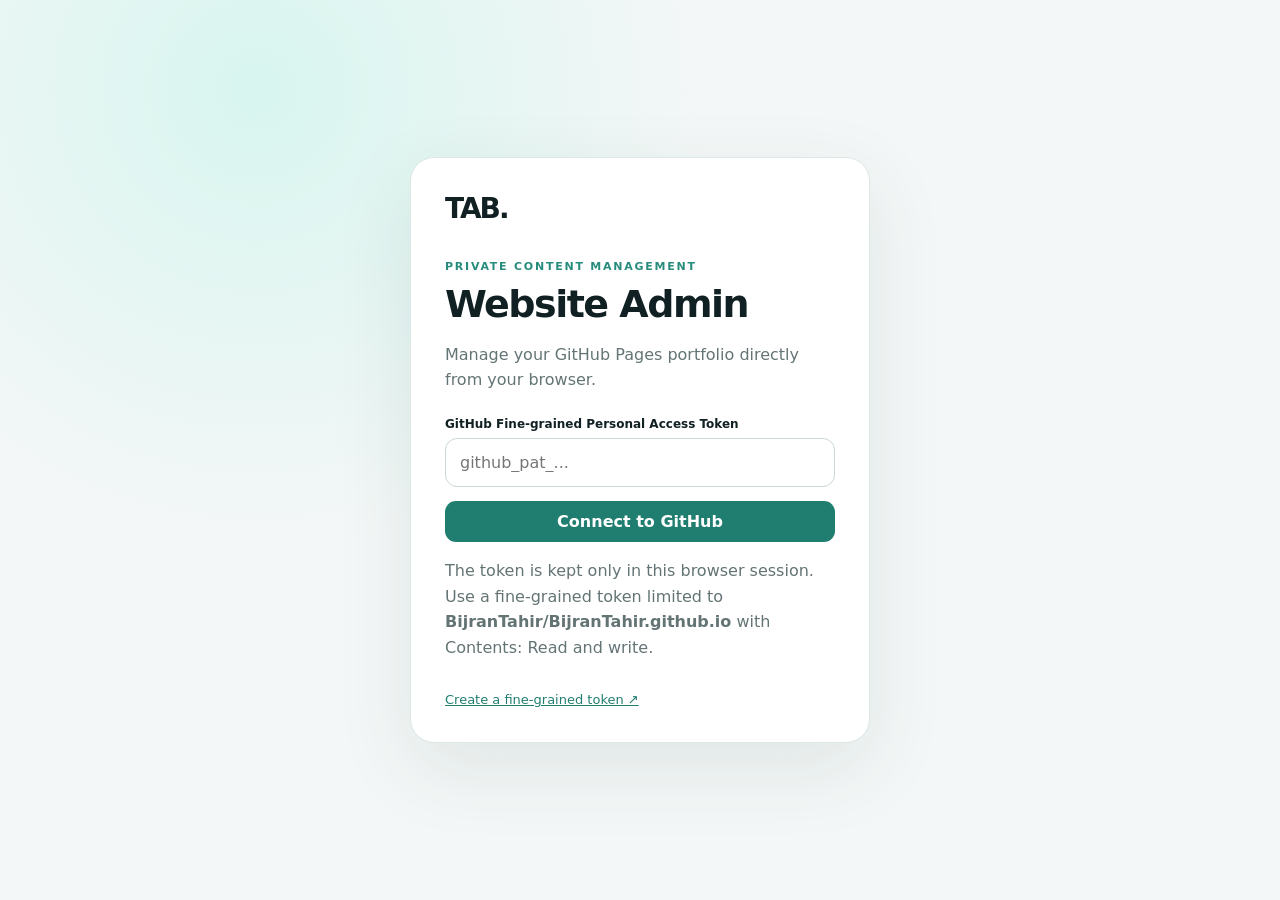
==== admin.html @ 347c76d0 "Add files via upload" ====
<!doctype html>
<html lang="en">
<head>
  <meta charset="utf-8">
  <meta name="viewport" content="width=device-width,initial-scale=1">
  <title>Tahir • Admin CMS</title>
  <link rel="stylesheet" href="admin.css">
</head>
<body>
  <div id="toast" class="toast"></div>
  <div id="loginView" class="login-shell">
    <div class="login-card">
      <div class="brand-mark">TAB.</div>
      <span class="eyebrow">PRIVATE CONTENT MANAGEMENT</span>
      <h1>Website Admin</h1>
      <p>Manage your GitHub Pages portfolio directly from your browser.</p>
      <label>GitHub Fine-grained Personal Access Token</label>
      <input id="tokenInput" type="password" placeholder="github_pat_..." autocomplete="off">
      <button id="loginBtn" class="primary">Connect to GitHub</button>
      <p class="hint">The token is kept only in this browser session. Use a fine-grained token limited to <b>BijranTahir/BijranTahir.github.io</b> with Contents: Read and write.</p>
      <a href="https://github.com/settings/personal-access-tokens/new?type=beta" target="_blank" rel="noopener">Create a fine-grained token ↗</a>
    </div>
  </div>

  <div id="appView" class="app hidden">
    <aside class="sidebar">
      <div class="side-brand"><span>TAB.</span><small>ADMIN CMS</small></div>
      <nav id="nav">
        <button data-section="dashboard" class="active">⌂ <span>Dashboard</span></button>
        <button data-section="profile">◎ <span>Profile</span></button>
        <button data-section="research">◈ <span>Research</span></button>
        <button data-section="projects">▣ <span>Projects</span></button>
        <button data-section="library">▤ <span>Library</span></button>
        <button data-section="timeline">◷ <span>Journey</span></button>
        <button data-section="categories">◇ <span>Categories</span></button>
        <button data-section="files">↥ <span>Files & Media</span></button>
      </nav>
      <button id="logoutBtn" class="logout">Log out</button>
    </aside>

    <main class="main">
      <header class="topbar">
        <div>
          <span class="eyebrow">CONTROL CENTER</span>
          <h2 id="pageTitle">Dashboard</h2>
        </div>
        <div class="top-actions">
          <a href="./" target="_blank" class="ghost">View website ↗</a>
          <button id="refreshBtn" class="ghost">Refresh</button>
        </div>
      </header>

      <section id="dashboard" class="section active">
        <div class="hero-card">
          <div>
            <span class="eyebrow">YOUR WEBSITE</span>
            <h1>Manage everything from one place.</h1>
            <p>Edit content, create categories, upload documents and media, and publish changes to GitHub Pages.</p>
          </div>
          <div class="status"><i></i><span id="statusText">Connected</span></div>
        </div>
        <div id="stats" class="stats"></div>
        <div class="quick-grid">
          <button data-section="research"><b>+ Research</b><span>Add or edit research entries</span></button>
          <button data-section="projects"><b>+ Project</b><span>Manage portfolio projects</span></button>
          <button data-section="library"><b>+ Library item</b><span>Add PDFs, PPTs, DOCX and links</span></button>
          <button data-section="files"><b>↑ Upload files</b><span>Images, videos and documents</span></button>
        </div>
      </section>

      <section id="profile" class="section">
        <div class="section-head"><div><span class="eyebrow">IDENTITY</span><h3>Profile</h3></div><button class="primary" data-save-json="profile.json">Save profile</button></div>
        <div id="profileEditor" class="form-grid"></div>
      </section>

      <section id="research" class="section">
        <div class="section-head"><div><span class="eyebrow">WORK</span><h3>Research</h3></div><button class="primary" data-add="research">+ Add research</button></div>
        <div id="researchList" class="cards"></div>
      </section>

      <section id="projects" class="section">
        <div class="section-head"><div><span class="eyebrow">PORTFOLIO</span><h3>Projects</h3></div><button class="primary" data-add="projects">+ Add project</button></div>
        <div id="projectsList" class="cards"></div>
      </section>

      <section id="library" class="section">
        <div class="section-head"><div><span class="eyebrow">DIGITAL LIBRARY</span><h3>Library</h3></div><button class="primary" data-add="library">+ Add item</button></div>
        <div id="libraryList" class="cards"></div>
      </section>

      <section id="timeline" class="section">
        <div class="section-head"><div><span class="eyebrow">JOURNEY</span><h3>Timeline</h3></div><button class="primary" data-add="timeline">+ Add milestone</button></div>
        <div id="timelineList" class="cards"></div>
      </section>

      <section id="categories" class="section">
        <div class="section-head"><div><span class="eyebrow">ORGANIZATION</span><h3>Categories</h3></div><button class="primary" id="addCategoryBtn">+ Add category</button></div>
        <p class="muted">Categories are stored in <code>categories.json</code>. You can use these names in Research, Projects and Library entries.</p>
        <div id="categoryList" class="category-list"></div>
      </section>

      <section id="files" class="section">
        <div class="section-head"><div><span class="eyebrow">MEDIA MANAGER</span><h3>Files & Media</h3></div></div>
        <div class="upload-zone" id="dropZone">
          <input id="fileInput" type="file" multiple hidden>
          <div class="upload-icon">↑</div>
          <h3>Drop files here</h3>
          <p>or choose files from your device</p>
          <button class="primary" id="chooseFiles">Choose files</button>
          <small>Images • Video • PDF • PPT/PPTX • DOC/DOCX • TXT • CSV • ZIP</small>
        </div>
        <div id="uploadQueue" class="upload-queue"></div>
        <div class="section-head compact"><div><span class="eyebrow">REPOSITORY</span><h3>Files</h3></div><button class="ghost" id="refreshFiles">Refresh</button></div>
        <div id="fileList" class="file-list"></div>
      </section>
    </main>
  </div>

  <dialog id="editorDialog">
    <form method="dialog" id="editorForm" class="dialog-card">
      <div class="dialog-head"><div><span class="eyebrow" id="dialogEyebrow">EDITOR</span><h3 id="dialogTitle">Edit</h3></div><button value="cancel" class="icon-btn">×</button></div>
      <div id="dialogBody"></div>
      <div class="dialog-actions">
        <button value="cancel" class="ghost">Cancel</button>
        <button id="dialogSave" value="default" class="primary">Save changes</button>
      </div>
    </form>
  </dialog>

  <script src="admin.js"></script>
</body>
</html>
---- admin.css ----
*{box-sizing:border-box}body{margin:0;font-family:Inter,ui-sans-serif,system-ui,-apple-system,Segoe UI,sans-serif;background:#f4f7f7;color:#112022}button,input,textarea,select{font:inherit}button{cursor:pointer}.hidden{display:none!important}.login-shell{min-height:100vh;display:grid;place-items:center;padding:24px;background:radial-gradient(circle at 20% 10%,#d8f5ef,transparent 35%),#f4f7f7}.login-card{width:min(460px,100%);background:#fff;border:1px solid #dce8e6;border-radius:24px;padding:34px;box-shadow:0 25px 80px #153b3518}.brand-mark{font-weight:900;font-size:28px;letter-spacing:-2px;margin-bottom:30px}.eyebrow{font-size:11px;letter-spacing:.16em;font-weight:800;color:#278c7c}.login-card h1{font-size:38px;letter-spacing:-1.5px;margin:8px 0}.login-card p{color:#647475;line-height:1.6}.login-card label{display:block;font-size:12px;font-weight:800;margin:24px 0 7px}.login-card input{width:100%;padding:14px;border:1px solid #cad9d7;border-radius:12px;outline:none}.login-card input:focus{border-color:#278c7c;box-shadow:0 0 0 4px #278c7c12}.login-card a{display:inline-block;margin-top:16px;color:#207e70;font-size:13px}.primary,.ghost{border:0;border-radius:11px;padding:11px 15px;font-weight:800}.primary{background:#207e70;color:white}.ghost{background:#eaf2f1;color:#22564f}.login-card .primary{width:100%;margin-top:14px}.app{display:flex;min-height:100vh}.sidebar{width:250px;background:#102624;color:#e9f7f4;padding:24px 15px;position:fixed;inset:0 auto 0 0;display:flex;flex-direction:column}.side-brand{padding:8px 14px 30px}.side-brand span{display:block;font-size:28px;font-weight:900;letter-spacing:-2px}.side-brand small{color:#8cb6b0;font-size:9px;letter-spacing:.18em}.sidebar nav{display:grid;gap:5px}.sidebar nav button{border:0;background:transparent;color:#a9c5c1;text-align:left;padding:12px 14px;border-radius:10px;font-weight:700}.sidebar nav button.active,.sidebar nav button:hover{background:#1b3d38;color:#fff}.logout{margin-top:auto;border:1px solid #31514d;background:transparent;color:#a9c5c1;padding:11px;border-radius:10px}.main{margin-left:250px;width:calc(100% - 250px);padding:32px 4vw 70px}.topbar{display:flex;justify-content:space-between;align-items:center;margin-bottom:28px}.topbar h2{margin:4px 0;font-size:32px;letter-spacing:-1px}.top-actions{display:flex;gap:8px}.section{display:none}.section.active{display:block}.hero-card{background:#12332f;color:white;border-radius:22px;padding:30px;display:flex;justify-content:space-between;align-items:center;gap:25px}.hero-card h1{font-size:30px;max-width:700px;margin:7px 0}.hero-card p{color:#b9d4cf;max-width:680px}.status{border:1px solid #4a716b;padding:10px 13px;border-radius:999px;display:flex;gap:8px;align-items:center;white-space:nowrap}.status i{width:8px;height:8px;background:#69d8a7;border-radius:50%}.stats{display:grid;grid-template-columns:repeat(4,1fr);gap:14px;margin:18px 0}.stat{background:#fff;border:1px solid #dce8e6;border-radius:16px;padding:20px}.stat b{font-size:28px;display:block}.stat span{font-size:12px;color:#70817f}.quick-grid{display:grid;grid-template-columns:repeat(4,1fr);gap:14px}.quick-grid button{border:1px solid #dce8e6;background:#fff;text-align:left;padding:20px;border-radius:16px}.quick-grid b,.quick-grid span{display:block}.quick-grid span{font-size:12px;color:#72817f;margin-top:6px}.section-head{display:flex;align-items:center;justify-content:space-between;margin:25px 0 18px}.section-head h3{font-size:28px;margin:4px 0}.section-head.compact{margin-top:35px}.muted{color:#687a78;font-size:14px}.cards{display:grid;gap:12px}.card{background:#fff;border:1px solid #dce8e6;border-radius:16px;padding:18px;display:flex;justify-content:space-between;gap:20px;align-items:flex-start}.card h4{margin:0 0 6px;font-size:17px}.card p{margin:0;color:#6b7b79;font-size:13px;line-height:1.5}.card-meta{display:flex;gap:7px;flex-wrap:wrap;margin-top:10px}.tag{background:#e8f4f1;color:#267d70;padding:5px 8px;border-radius:999px;font-size:10px;font-weight:800}.card-actions{display:flex;gap:7px;flex-shrink:0}.small-btn{border:0;background:#edf2f1;border-radius:9px;padding:8px 10px;font-size:12px;font-weight:800}.danger{color:#b23a3a;background:#fff0f0}.form-grid{background:#fff;border:1px solid #dce8e6;border-radius:16px;padding:22px}.field{display:grid;gap:6px;margin-bottom:15px}.field label{font-size:11px;font-weight:800;color:#58706c;text-transform:uppercase;letter-spacing:.08em}.field input,.field textarea,.field select{width:100%;border:1px solid #d3dfdd;border-radius:10px;padding:11px;background:#fbfdfd;outline:none}.field textarea{min-height:95px;resize:vertical}.category-list{display:grid;grid-template-columns:repeat(auto-fill,minmax(220px,1fr));gap:10px}.category{background:#fff;border:1px solid #dce8e6;padding:14px;border-radius:12px;display:flex;align-items:center;justify-content:space-between}.upload-zone{background:#fff;border:2px dashed #b9d2ce;border-radius:18px;padding:42px;text-align:center}.upload-icon{font-size:35px}.upload-zone h3{margin:5px}.upload-zone p{color:#70817f}.upload-zone small{display:block;color:#8a9997;margin-top:15px}.upload-queue{display:grid;gap:8px;margin-top:14px}.queue-item{background:#fff;border:1px solid #dce8e6;border-radius:12px;padding:12px;display:flex;justify-content:space-between}.file-list{display:grid;gap:8px}.file-row{background:#fff;border:1px solid #dce8e6;border-radius:12px;padding:12px;display:flex;justify-content:space-between;align-items:center;gap:12px}.file-name{font-weight:750}.file-path{font-size:11px;color:#879693}.dialog-card{border:0;border-radius:18px;padding:0;width:min(680px,calc(100% - 30px));max-height:90vh}.dialog-card::backdrop{background:#0b2522aa}.dialog-head{padding:22px 24px;border-bottom:1px solid #e0e9e7;display:flex;justify-content:space-between}.dialog-head h3{margin:4px 0}.icon-btn{border:0;background:#edf2f1;border-radius:50%;width:34px;height:34px;font-size:22px}.dialog-card #dialogBody{padding:22px 24px;max-height:60vh;overflow:auto}.dialog-actions{padding:16px 24px;border-top:1px solid #e0e9e7;display:flex;justify-content:flex-end;gap:8px}.check-row{display:flex;gap:10px;align-items:center;margin:8px 0}.json-area{min-height:300px;font-family:ui-monospace,SFMono-Regular,monospace;font-size:12px}.toast{position:fixed;right:18px;bottom:18px;z-index:50;background:#12332f;color:#fff;padding:12px 16px;border-radius:12px;transform:translateY(100px);opacity:0;transition:.25s}.toast.show{transform:translateY(0);opacity:1}@media(max-width:900px){.sidebar{width:74px;padding:15px 9px}.side-brand small,.sidebar nav span,.logout{display:none}.side-brand{text-align:center;padding:8px 0 25px}.main{margin-left:74px;width:calc(100% - 74px);padding:22px 16px 60px}.stats,.quick-grid{grid-template-columns:repeat(2,1fr)}.hero-card{display:block}.status{display:inline-flex;margin-top:12px}}@media(max-width:600px){.topbar{align-items:flex-start;gap:10px}.topbar h2{font-size:25px}.top-actions .ghost:first-child{display:none}.stats,.quick-grid{grid-template-columns:1fr}.card{display:block}.card-actions{margin-top:14px}.upload-zone{padding:30px 15px}}
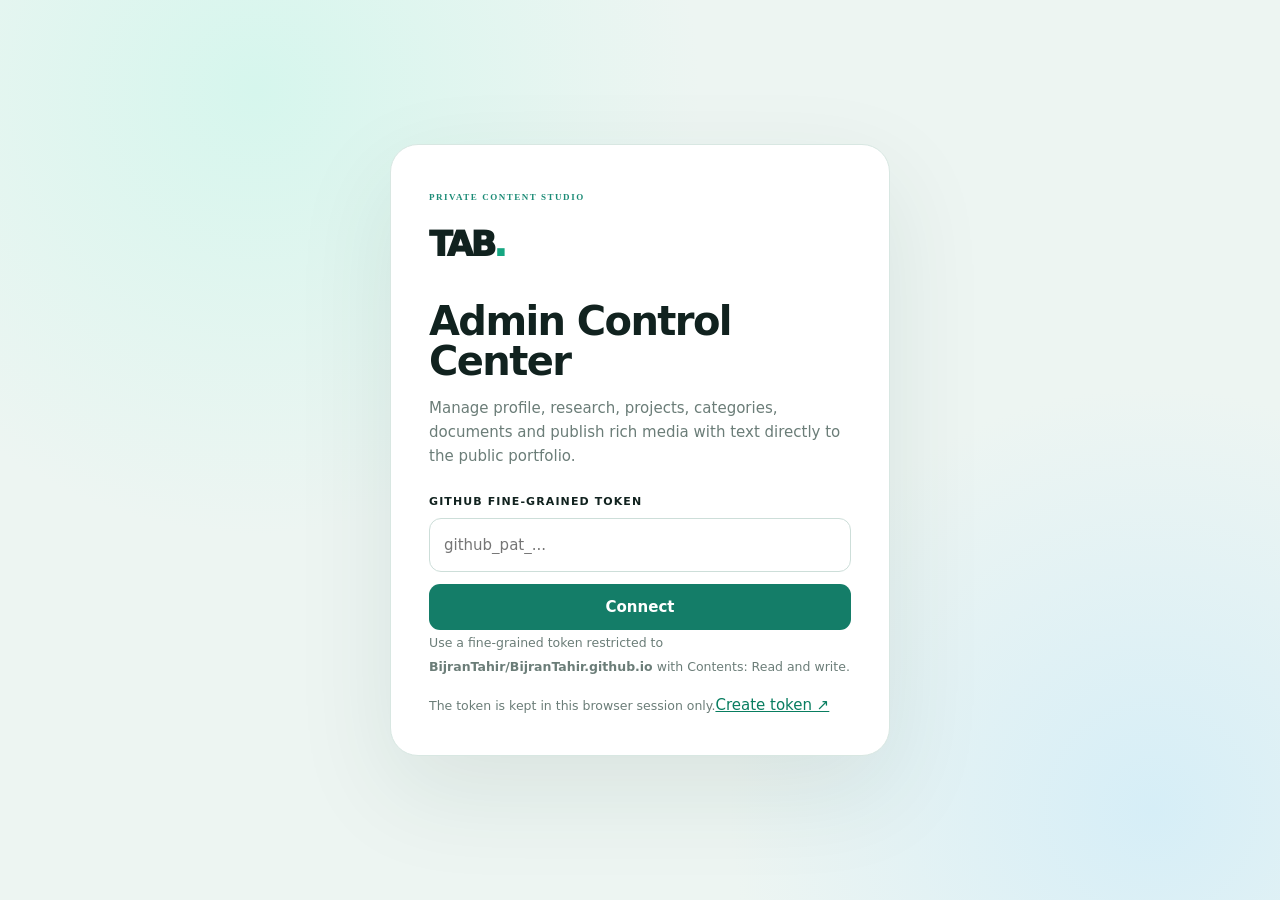
==== commit dc04e5db: "Add files via upload" ====
--- a/admin.html
+++ b/admin.html
@@ -1,132 +1,20 @@
-<!doctype html>
-<html lang="en">
-<head>
-  <meta charset="utf-8">
-  <meta name="viewport" content="width=device-width,initial-scale=1">
-  <title>Tahir • Admin CMS</title>
-  <link rel="stylesheet" href="admin.css">
-</head>
-<body>
-  <div id="toast" class="toast"></div>
-  <div id="loginView" class="login-shell">
-    <div class="login-card">
-      <div class="brand-mark">TAB.</div>
-      <span class="eyebrow">PRIVATE CONTENT MANAGEMENT</span>
-      <h1>Website Admin</h1>
-      <p>Manage your GitHub Pages portfolio directly from your browser.</p>
-      <label>GitHub Fine-grained Personal Access Token</label>
-      <input id="tokenInput" type="password" placeholder="github_pat_..." autocomplete="off">
-      <button id="loginBtn" class="primary">Connect to GitHub</button>
-      <p class="hint">The token is kept only in this browser session. Use a fine-grained token limited to <b>BijranTahir/BijranTahir.github.io</b> with Contents: Read and write.</p>
-      <a href="https://github.com/settings/personal-access-tokens/new?type=beta" target="_blank" rel="noopener">Create a fine-grained token ↗</a>
-    </div>
-  </div>
-
-  <div id="appView" class="app hidden">
-    <aside class="sidebar">
-      <div class="side-brand"><span>TAB.</span><small>ADMIN CMS</small></div>
-      <nav id="nav">
-        <button data-section="dashboard" class="active">⌂ <span>Dashboard</span></button>
-        <button data-section="profile">◎ <span>Profile</span></button>
-        <button data-section="research">◈ <span>Research</span></button>
-        <button data-section="projects">▣ <span>Projects</span></button>
-        <button data-section="library">▤ <span>Library</span></button>
-        <button data-section="timeline">◷ <span>Journey</span></button>
-        <button data-section="categories">◇ <span>Categories</span></button>
-        <button data-section="files">↥ <span>Files & Media</span></button>
-      </nav>
-      <button id="logoutBtn" class="logout">Log out</button>
-    </aside>
-
-    <main class="main">
-      <header class="topbar">
-        <div>
-          <span class="eyebrow">CONTROL CENTER</span>
-          <h2 id="pageTitle">Dashboard</h2>
-        </div>
-        <div class="top-actions">
-          <a href="./" target="_blank" class="ghost">View website ↗</a>
-          <button id="refreshBtn" class="ghost">Refresh</button>
-        </div>
-      </header>
-
-      <section id="dashboard" class="section active">
-        <div class="hero-card">
-          <div>
-            <span class="eyebrow">YOUR WEBSITE</span>
-            <h1>Manage everything from one place.</h1>
-            <p>Edit content, create categories, upload documents and media, and publish changes to GitHub Pages.</p>
-          </div>
-          <div class="status"><i></i><span id="statusText">Connected</span></div>
-        </div>
-        <div id="stats" class="stats"></div>
-        <div class="quick-grid">
-          <button data-section="research"><b>+ Research</b><span>Add or edit research entries</span></button>
-          <button data-section="projects"><b>+ Project</b><span>Manage portfolio projects</span></button>
-          <button data-section="library"><b>+ Library item</b><span>Add PDFs, PPTs, DOCX and links</span></button>
-          <button data-section="files"><b>↑ Upload files</b><span>Images, videos and documents</span></button>
-        </div>
-      </section>
-
-      <section id="profile" class="section">
-        <div class="section-head"><div><span class="eyebrow">IDENTITY</span><h3>Profile</h3></div><button class="primary" data-save-json="profile.json">Save profile</button></div>
-        <div id="profileEditor" class="form-grid"></div>
-      </section>
-
-      <section id="research" class="section">
-        <div class="section-head"><div><span class="eyebrow">WORK</span><h3>Research</h3></div><button class="primary" data-add="research">+ Add research</button></div>
-        <div id="researchList" class="cards"></div>
-      </section>
-
-      <section id="projects" class="section">
-        <div class="section-head"><div><span class="eyebrow">PORTFOLIO</span><h3>Projects</h3></div><button class="primary" data-add="projects">+ Add project</button></div>
-        <div id="projectsList" class="cards"></div>
-      </section>
-
-      <section id="library" class="section">
-        <div class="section-head"><div><span class="eyebrow">DIGITAL LIBRARY</span><h3>Library</h3></div><button class="primary" data-add="library">+ Add item</button></div>
-        <div id="libraryList" class="cards"></div>
-      </section>
-
-      <section id="timeline" class="section">
-        <div class="section-head"><div><span class="eyebrow">JOURNEY</span><h3>Timeline</h3></div><button class="primary" data-add="timeline">+ Add milestone</button></div>
-        <div id="timelineList" class="cards"></div>
-      </section>
-
-      <section id="categories" class="section">
-        <div class="section-head"><div><span class="eyebrow">ORGANIZATION</span><h3>Categories</h3></div><button class="primary" id="addCategoryBtn">+ Add category</button></div>
-        <p class="muted">Categories are stored in <code>categories.json</code>. You can use these names in Research, Projects and Library entries.</p>
-        <div id="categoryList" class="category-list"></div>
-      </section>
-
-      <section id="files" class="section">
-        <div class="section-head"><div><span class="eyebrow">MEDIA MANAGER</span><h3>Files & Media</h3></div></div>
-        <div class="upload-zone" id="dropZone">
-          <input id="fileInput" type="file" multiple hidden>
-          <div class="upload-icon">↑</div>
-          <h3>Drop files here</h3>
-          <p>or choose files from your device</p>
-          <button class="primary" id="chooseFiles">Choose files</button>
-          <small>Images • Video • PDF • PPT/PPTX • DOC/DOCX • TXT • CSV • ZIP</small>
-        </div>
-        <div id="uploadQueue" class="upload-queue"></div>
-        <div class="section-head compact"><div><span class="eyebrow">REPOSITORY</span><h3>Files</h3></div><button class="ghost" id="refreshFiles">Refresh</button></div>
-        <div id="fileList" class="file-list"></div>
-      </section>
-    </main>
-  </div>
-
-  <dialog id="editorDialog">
-    <form method="dialog" id="editorForm" class="dialog-card">
-      <div class="dialog-head"><div><span class="eyebrow" id="dialogEyebrow">EDITOR</span><h3 id="dialogTitle">Edit</h3></div><button value="cancel" class="icon-btn">×</button></div>
-      <div id="dialogBody"></div>
-      <div class="dialog-actions">
-        <button value="cancel" class="ghost">Cancel</button>
-        <button id="dialogSave" value="default" class="primary">Save changes</button>
-      </div>
-    </form>
-  </dialog>
-
-  <script src="admin.js"></script>
-</body>
-</html>
+<!doctype html><html lang="en"><head><meta charset="utf-8"><meta name="viewport" content="width=device-width,initial-scale=1"><title>Tahir • Admin Studio</title><link rel="stylesheet" href="admin.css"></head><body>
+<div id="toast" class="toast"></div>
+<div id="loginView" class="login-shell"><div class="login-card"><span class="micro">PRIVATE CONTENT STUDIO</span><div class="brand">TAB<span>.</span></div><h1>Admin Control Center</h1><p>Manage profile, research, projects, categories, documents and publish rich media with text directly to the public portfolio.</p><label>GitHub fine-grained token</label><input id="tokenInput" type="password" placeholder="github_pat_..." autocomplete="off"><button id="loginBtn" class="primary wide">Connect</button><small>Use a fine-grained token restricted to <b>BijranTahir/BijranTahir.github.io</b> with Contents: Read and write. The token is kept in this browser session only.</small><a href="https://github.com/settings/personal-access-tokens/new?type=beta" target="_blank">Create token ↗</a></div></div>
+<div id="appView" class="app hidden">
+<aside class="sidebar"><div class="side-brand"><b>TAB<span>.</span></b><small>ADMIN / CMS</small></div><nav id="nav">
+<button class="active" data-section="dashboard">⌂ <span>Dashboard</span></button><button data-section="profile">◎ <span>Profile</span></button><button data-section="research">◈ <span>Research</span></button><button data-section="projects">▣ <span>Projects</span></button><button data-section="library">▤ <span>Library</span></button><button data-section="content">✦ <span>Content Studio</span></button><button data-section="timeline">◷ <span>Journey</span></button><button data-section="categories">◇ <span>Categories</span></button><button data-section="files">↥ <span>Files</span></button>
+</nav><button id="logoutBtn" class="logout">Log out</button></aside>
+<main class="main"><header class="topbar"><div><span class="micro">CONTROL CENTER</span><h2 id="pageTitle">Dashboard</h2></div><div class="top-actions"><a href="./" target="_blank" class="ghost">View site ↗</a><button id="refreshBtn" class="ghost">Refresh</button></div></header>
+<section id="dashboard" class="section active"><div class="hero-card"><div><span class="micro">HIGH-TECH PORTFOLIO CMS</span><h1>Publish from one place.</h1><p>Upload a photo, video, PDF, presentation or document, add your title and explanation, choose a category, and publish it as a live field note.</p></div><div class="status"><i></i><span id="statusText">Connected</span></div></div><div id="stats" class="stats"></div><div class="quick-grid"><button data-section="content"><b>✦ New content</b><span>Media + text + category + publish</span></button><button data-section="profile"><b>◎ Edit profile</b><span>Academic identity and skills</span></button><button data-section="categories"><b>◇ Manage categories</b><span>Create your own organization system</span></button><button data-section="files"><b>↥ File manager</b><span>Upload and remove repository files</span></button></div></section>
+<section id="profile" class="section"><div class="section-head"><div><span class="micro">IDENTITY</span><h3>Profile & academic details</h3></div><button id="saveProfile" class="primary">Save profile</button></div><div id="profileEditor" class="form-grid"></div></section>
+<section id="research" class="section"><div class="section-head"><div><span class="micro">KNOWLEDGE</span><h3>Research areas</h3></div><button class="primary" data-add="research">+ Add research</button></div><div id="researchList" class="cards"></div></section>
+<section id="projects" class="section"><div class="section-head"><div><span class="micro">PORTFOLIO</span><h3>Projects</h3></div><button class="primary" data-add="projects">+ Add project</button></div><div id="projectsList" class="cards"></div></section>
+<section id="library" class="section"><div class="section-head"><div><span class="micro">RESOURCES</span><h3>Library</h3></div><button class="primary" data-add="library">+ Add item</button></div><div id="libraryList" class="cards"></div></section>
+<section id="content" class="section"><div class="section-head"><div><span class="micro">PUBLISHING</span><h3>Content Studio</h3></div><button id="newContent" class="primary">+ New post</button></div><p class="muted">This is the main publishing workflow: attach media, enter text, select a category and publish. The item appears automatically in the public <b>Field Notes</b> section.</p><div id="contentList" class="cards"></div></section>
+<section id="timeline" class="section"><div class="section-head"><div><span class="micro">JOURNEY</span><h3>Timeline</h3></div><button class="primary" data-add="timeline">+ Add milestone</button></div><div id="timelineList" class="cards"></div></section>
+<section id="categories" class="section"><div class="section-head"><div><span class="micro">ORGANIZATION</span><h3>Categories</h3></div><button id="addCategory" class="primary">+ Add category</button></div><p class="muted">These categories are available throughout the publishing system.</p><div id="categoryList" class="category-list"></div></section>
+<section id="files" class="section"><div class="section-head"><div><span class="micro">REPOSITORY</span><h3>File Manager</h3></div><button id="refreshFiles" class="ghost">Refresh</button></div><div class="upload-zone" id="dropZone"><input id="fileInput" type="file" multiple hidden><div class="upload-icon">↑</div><h3>Upload anything</h3><p>Images • Video • Audio • PDF • PPT/PPTX • DOC/DOCX • TXT • CSV • ZIP</p><button id="chooseFiles" class="primary">Choose files</button></div><div id="uploadQueue" class="upload-queue"></div><div id="fileList" class="file-list"></div></section>
+</main></div>
+<dialog id="editorDialog"><form method="dialog" id="editorForm" class="dialog-card"><div class="dialog-head"><div><span class="micro">EDITOR</span><h3 id="dialogTitle">Edit</h3></div><button value="cancel" class="icon-btn">×</button></div><div id="dialogBody"></div><div class="dialog-actions"><button value="cancel" class="ghost">Cancel</button><button id="dialogSave" value="default" class="primary">Save</button></div></form></dialog>
+<script src="admin.js"></script></body></html>
--- a/admin.css
+++ b/admin.css
@@ -1 +1 @@
-*{box-sizing:border-box}body{margin:0;font-family:Inter,ui-sans-serif,system-ui,-apple-system,Segoe UI,sans-serif;background:#f4f7f7;color:#112022}button,input,textarea,select{font:inherit}button{cursor:pointer}.hidden{display:none!important}.login-shell{min-height:100vh;display:grid;place-items:center;padding:24px;background:radial-gradient(circle at 20% 10%,#d8f5ef,transparent 35%),#f4f7f7}.login-card{width:min(460px,100%);background:#fff;border:1px solid #dce8e6;border-radius:24px;padding:34px;box-shadow:0 25px 80px #153b3518}.brand-mark{font-weight:900;font-size:28px;letter-spacing:-2px;margin-bottom:30px}.eyebrow{font-size:11px;letter-spacing:.16em;font-weight:800;color:#278c7c}.login-card h1{font-size:38px;letter-spacing:-1.5px;margin:8px 0}.login-card p{color:#647475;line-height:1.6}.login-card label{display:block;font-size:12px;font-weight:800;margin:24px 0 7px}.login-card input{width:100%;padding:14px;border:1px solid #cad9d7;border-radius:12px;outline:none}.login-card input:focus{border-color:#278c7c;box-shadow:0 0 0 4px #278c7c12}.login-card a{display:inline-block;margin-top:16px;color:#207e70;font-size:13px}.primary,.ghost{border:0;border-radius:11px;padding:11px 15px;font-weight:800}.primary{background:#207e70;color:white}.ghost{background:#eaf2f1;color:#22564f}.login-card .primary{width:100%;margin-top:14px}.app{display:flex;min-height:100vh}.sidebar{width:250px;background:#102624;color:#e9f7f4;padding:24px 15px;position:fixed;inset:0 auto 0 0;display:flex;flex-direction:column}.side-brand{padding:8px 14px 30px}.side-brand span{display:block;font-size:28px;font-weight:900;letter-spacing:-2px}.side-brand small{color:#8cb6b0;font-size:9px;letter-spacing:.18em}.sidebar nav{display:grid;gap:5px}.sidebar nav button{border:0;background:transparent;color:#a9c5c1;text-align:left;padding:12px 14px;border-radius:10px;font-weight:700}.sidebar nav button.active,.sidebar nav button:hover{background:#1b3d38;color:#fff}.logout{margin-top:auto;border:1px solid #31514d;background:transparent;color:#a9c5c1;padding:11px;border-radius:10px}.main{margin-left:250px;width:calc(100% - 250px);padding:32px 4vw 70px}.topbar{display:flex;justify-content:space-between;align-items:center;margin-bottom:28px}.topbar h2{margin:4px 0;font-size:32px;letter-spacing:-1px}.top-actions{display:flex;gap:8px}.section{display:none}.section.active{display:block}.hero-card{background:#12332f;color:white;border-radius:22px;padding:30px;display:flex;justify-content:space-between;align-items:center;gap:25px}.hero-card h1{font-size:30px;max-width:700px;margin:7px 0}.hero-card p{color:#b9d4cf;max-width:680px}.status{border:1px solid #4a716b;padding:10px 13px;border-radius:999px;display:flex;gap:8px;align-items:center;white-space:nowrap}.status i{width:8px;height:8px;background:#69d8a7;border-radius:50%}.stats{display:grid;grid-template-columns:repeat(4,1fr);gap:14px;margin:18px 0}.stat{background:#fff;border:1px solid #dce8e6;border-radius:16px;padding:20px}.stat b{font-size:28px;display:block}.stat span{font-size:12px;color:#70817f}.quick-grid{display:grid;grid-template-columns:repeat(4,1fr);gap:14px}.quick-grid button{border:1px solid #dce8e6;background:#fff;text-align:left;padding:20px;border-radius:16px}.quick-grid b,.quick-grid span{display:block}.quick-grid span{font-size:12px;color:#72817f;margin-top:6px}.section-head{display:flex;align-items:center;justify-content:space-between;margin:25px 0 18px}.section-head h3{font-size:28px;margin:4px 0}.section-head.compact{margin-top:35px}.muted{color:#687a78;font-size:14px}.cards{display:grid;gap:12px}.card{background:#fff;border:1px solid #dce8e6;border-radius:16px;padding:18px;display:flex;justify-content:space-between;gap:20px;align-items:flex-start}.card h4{margin:0 0 6px;font-size:17px}.card p{margin:0;color:#6b7b79;font-size:13px;line-height:1.5}.card-meta{display:flex;gap:7px;flex-wrap:wrap;margin-top:10px}.tag{background:#e8f4f1;color:#267d70;padding:5px 8px;border-radius:999px;font-size:10px;font-weight:800}.card-actions{display:flex;gap:7px;flex-shrink:0}.small-btn{border:0;background:#edf2f1;border-radius:9px;padding:8px 10px;font-size:12px;font-weight:800}.danger{color:#b23a3a;background:#fff0f0}.form-grid{background:#fff;border:1px solid #dce8e6;border-radius:16px;padding:22px}.field{display:grid;gap:6px;margin-bottom:15px}.field label{font-size:11px;font-weight:800;color:#58706c;text-transform:uppercase;letter-spacing:.08em}.field input,.field textarea,.field select{width:100%;border:1px solid #d3dfdd;border-radius:10px;padding:11px;background:#fbfdfd;outline:none}.field textarea{min-height:95px;resize:vertical}.category-list{display:grid;grid-template-columns:repeat(auto-fill,minmax(220px,1fr));gap:10px}.category{background:#fff;border:1px solid #dce8e6;padding:14px;border-radius:12px;display:flex;align-items:center;justify-content:space-between}.upload-zone{background:#fff;border:2px dashed #b9d2ce;border-radius:18px;padding:42px;text-align:center}.upload-icon{font-size:35px}.upload-zone h3{margin:5px}.upload-zone p{color:#70817f}.upload-zone small{display:block;color:#8a9997;margin-top:15px}.upload-queue{display:grid;gap:8px;margin-top:14px}.queue-item{background:#fff;border:1px solid #dce8e6;border-radius:12px;padding:12px;display:flex;justify-content:space-between}.file-list{display:grid;gap:8px}.file-row{background:#fff;border:1px solid #dce8e6;border-radius:12px;padding:12px;display:flex;justify-content:space-between;align-items:center;gap:12px}.file-name{font-weight:750}.file-path{font-size:11px;color:#879693}.dialog-card{border:0;border-radius:18px;padding:0;width:min(680px,calc(100% - 30px));max-height:90vh}.dialog-card::backdrop{background:#0b2522aa}.dialog-head{padding:22px 24px;border-bottom:1px solid #e0e9e7;display:flex;justify-content:space-between}.dialog-head h3{margin:4px 0}.icon-btn{border:0;background:#edf2f1;border-radius:50%;width:34px;height:34px;font-size:22px}.dialog-card #dialogBody{padding:22px 24px;max-height:60vh;overflow:auto}.dialog-actions{padding:16px 24px;border-top:1px solid #e0e9e7;display:flex;justify-content:flex-end;gap:8px}.check-row{display:flex;gap:10px;align-items:center;margin:8px 0}.json-area{min-height:300px;font-family:ui-monospace,SFMono-Regular,monospace;font-size:12px}.toast{position:fixed;right:18px;bottom:18px;z-index:50;background:#12332f;color:#fff;padding:12px 16px;border-radius:12px;transform:translateY(100px);opacity:0;transition:.25s}.toast.show{transform:translateY(0);opacity:1}@media(max-width:900px){.sidebar{width:74px;padding:15px 9px}.side-brand small,.sidebar nav span,.logout{display:none}.side-brand{text-align:center;padding:8px 0 25px}.main{margin-left:74px;width:calc(100% - 74px);padding:22px 16px 60px}.stats,.quick-grid{grid-template-columns:repeat(2,1fr)}.hero-card{display:block}.status{display:inline-flex;margin-top:12px}}@media(max-width:600px){.topbar{align-items:flex-start;gap:10px}.topbar h2{font-size:25px}.top-actions .ghost:first-child{display:none}.stats,.quick-grid{grid-template-columns:1fr}.card{display:block}.card-actions{margin-top:14px}.upload-zone{padding:30px 15px}}
+*{box-sizing:border-box}body{margin:0;background:#edf5f2;color:#11221f;font:15px/1.6 Inter,ui-sans-serif,system-ui,-apple-system,"Segoe UI",sans-serif}button,input,textarea{font:inherit}button{cursor:pointer}.hidden{display:none!important}.micro{font:900 9px ui-monospace;letter-spacing:.17em;color:#1b8b76}.login-shell{min-height:100vh;display:grid;place-items:center;padding:22px;background:radial-gradient(circle at 20% 10%,#d6f6ed,transparent 34%),radial-gradient(circle at 90% 90%,#d6eef7,transparent 30%),#edf5f2}.login-card{width:min(500px,100%);background:#fff;border:1px solid #d8e7e2;border-radius:28px;padding:38px;box-shadow:0 35px 100px #123c3318}.brand{font-size:34px;font-weight:950;letter-spacing:-.08em;margin:10px 0 30px}.brand span,.side-brand b span{color:#16a681}.login-card h1{font-size:40px;line-height:1;margin:8px 0 12px;letter-spacing:-.04em}.login-card p,.login-card small{color:#6b7d78}.login-card label{display:block;margin:25px 0 7px;font-size:11px;font-weight:900;text-transform:uppercase;letter-spacing:.1em}.login-card input{width:100%;padding:14px;border:1px solid #cdded9;border-radius:12px}.login-card a{display:inline-block;margin-top:15px;color:#087d60}.primary,.ghost{border:0;border-radius:11px;padding:11px 15px;font-weight:850}.primary{background:#147d68;color:white}.ghost{background:#e6efec;color:#1c5c50}.wide{width:100%;margin-top:12px}.app{display:flex;min-height:100vh}.sidebar{position:fixed;inset:0 auto 0 0;width:255px;background:#0a2420;color:#eaf8f4;padding:22px 14px;display:flex;flex-direction:column}.side-brand{padding:10px 14px 30px}.side-brand b{font-size:29px;letter-spacing:-.08em}.side-brand small{display:block;color:#7fa8a0;font-size:8px;letter-spacing:.18em}.sidebar nav{display:grid;gap:4px}.sidebar nav button{border:0;background:transparent;color:#9dbbb5;text-align:left;padding:12px 13px;border-radius:10px;font-weight:750}.sidebar nav button.active,.sidebar nav button:hover{background:#173b35;color:white}.logout{margin-top:auto;border:1px solid #34564f;background:transparent;color:#9dbbb5;border-radius:10px;padding:10px}.main{margin-left:255px;width:calc(100% - 255px);padding:30px 4vw 70px}.topbar{display:flex;justify-content:space-between;gap:15px;align-items:center;margin-bottom:28px}.topbar h2{font-size:32px;line-height:1;margin:5px 0;letter-spacing:-.04em}.top-actions{display:flex;gap:8px}.section{display:none}.section.active{display:block}.hero-card{background:linear-gradient(135deg,#103c34,#0b2823);color:white;border-radius:24px;padding:30px;display:flex;justify-content:space-between;gap:25px;align-items:center;box-shadow:0 25px 80px #0d33291a}.hero-card h1{font-size:34px;line-height:1.05;max-width:720px;margin:7px 0}.hero-card p{color:#b8d1cb;max-width:720px}.status{border:1px solid #4a7068;border-radius:999px;padding:10px 14px;display:flex;gap:8px;align-items:center;white-space:nowrap}.status i{width:8px;height:8px;background:#67d7a2;border-radius:50%;box-shadow:0 0 14px #67d7a2}.stats{display:grid;grid-template-columns:repeat(4,1fr);gap:12px;margin:16px 0}.stat{background:#fff;border:1px solid #d8e7e2;border-radius:16px;padding:19px}.stat b{font-size:29px;display:block}.stat span{color:#70827d;font-size:11px}.quick-grid{display:grid;grid-template-columns:repeat(4,1fr);gap:12px}.quick-grid button{border:1px solid #d8e7e2;background:#fff;text-align:left;padding:19px;border-radius:16px}.quick-grid b,.quick-grid span{display:block}.quick-grid span{color:#71817d;font-size:12px;margin-top:5px}.section-head{display:flex;justify-content:space-between;align-items:end;gap:15px;margin:24px 0 18px}.section-head h3{font-size:28px;margin:4px 0;letter-spacing:-.04em}.muted{color:#6a7b76}.cards{display:grid;gap:11px}.card{background:#fff;border:1px solid #d8e7e2;border-radius:16px;padding:18px;display:flex;justify-content:space-between;gap:18px}.card h4{margin:0 0 5px;font-size:17px}.card p{margin:0;color:#6a7b76;font-size:13px}.meta{display:flex;flex-wrap:wrap;gap:6px;margin-top:10px}.meta span{font-size:9px;background:#e8f4f0;color:#267b6c;padding:5px 8px;border-radius:999px;font-weight:850}.actions{display:flex;gap:7px;flex-shrink:0}.small{border:0;border-radius:9px;background:#eaf1ef;padding:8px 10px;font-size:11px;font-weight:850}.danger{background:#fff0f0;color:#ad3c3c}.form-grid{background:#fff;border:1px solid #d8e7e2;border-radius:17px;padding:22px}.field{display:grid;gap:6px;margin-bottom:15px}.field label{font-size:10px;text-transform:uppercase;letter-spacing:.1em;font-weight:900;color:#55706a}.field label small{text-transform:none;letter-spacing:0;color:#899894;font-weight:600}.field textarea{width:100%;min-height:82px;resize:vertical;border:1px solid #d2e0dd;border-radius:10px;padding:10px;outline:none;background:#fbfdfc}.field textarea:focus{border-color:#147d68;box-shadow:0 0 0 4px #147d6810}.check{display:flex;gap:9px;align-items:center;margin:12px 0}.category-list{display:grid;grid-template-columns:repeat(auto-fill,minmax(210px,1fr));gap:9px}.category{background:#fff;border:1px solid #d8e7e2;border-radius:12px;padding:13px;display:flex;justify-content:space-between;align-items:center}.upload-zone{background:#fff;border:2px dashed #b7d1ca;border-radius:20px;text-align:center;padding:42px 20px}.upload-zone.drag{border-color:#147d68;background:#f1fbf7}.upload-icon{font-size:34px;color:#147d68}.upload-zone p{color:#71817c}.upload-queue{display:grid;gap:7px;margin:13px 0}.queue-item{background:#fff;border:1px solid #d8e7e2;border-radius:11px;padding:10px 13px;display:flex;justify-content:space-between;gap:12px;font-size:12px}.file-list{display:grid;gap:8px;margin-top:20px}.file-row{background:#fff;border:1px solid #d8e7e2;border-radius:12px;padding:12px;display:flex;justify-content:space-between;align-items:center}.file-row small{display:block;color:#899792;font-size:10px}.dialog-card{width:min(700px,calc(100% - 25px));border:0;border-radius:20px;padding:0}.dialog-card::backdrop{background:#06201baa}.dialog-head,.dialog-actions{padding:18px 22px;display:flex;justify-content:space-between;gap:10px}.dialog-head{border-bottom:1px solid #e0e9e6}.dialog-head h3{margin:4px 0}.dialog-card #dialogBody{padding:20px 22px;max-height:65vh;overflow:auto}.dialog-actions{border-top:1px solid #e0e9e6}.icon-btn{border:0;background:#eaf1ef;border-radius:50%;width:34px;height:34px;font-size:21px}.toast{position:fixed;right:18px;bottom:18px;z-index:100;background:#103c34;color:#fff;padding:12px 16px;border-radius:12px;transform:translateY(120px);opacity:0;transition:.25s}.toast.show{transform:none;opacity:1}@media(max-width:950px){.sidebar{width:72px;padding:14px 8px}.side-brand{padding:8px 0 25px;text-align:center}.side-brand b{font-size:23px}.side-brand small,.sidebar nav span,.logout{display:none}.main{margin-left:72px;width:calc(100% - 72px);padding:22px 15px 60px}.stats,.quick-grid{grid-template-columns:repeat(2,1fr)}.hero-card{display:block}.status{display:inline-flex;margin-top:15px}}@media(max-width:600px){.topbar{align-items:flex-start}.topbar h2{font-size:25px}.top-actions .ghost:first-child{display:none}.stats,.quick-grid{grid-template-columns:1fr}.card{display:block}.actions{margin-top:12px}.upload-zone{padding:30px 15px}}
